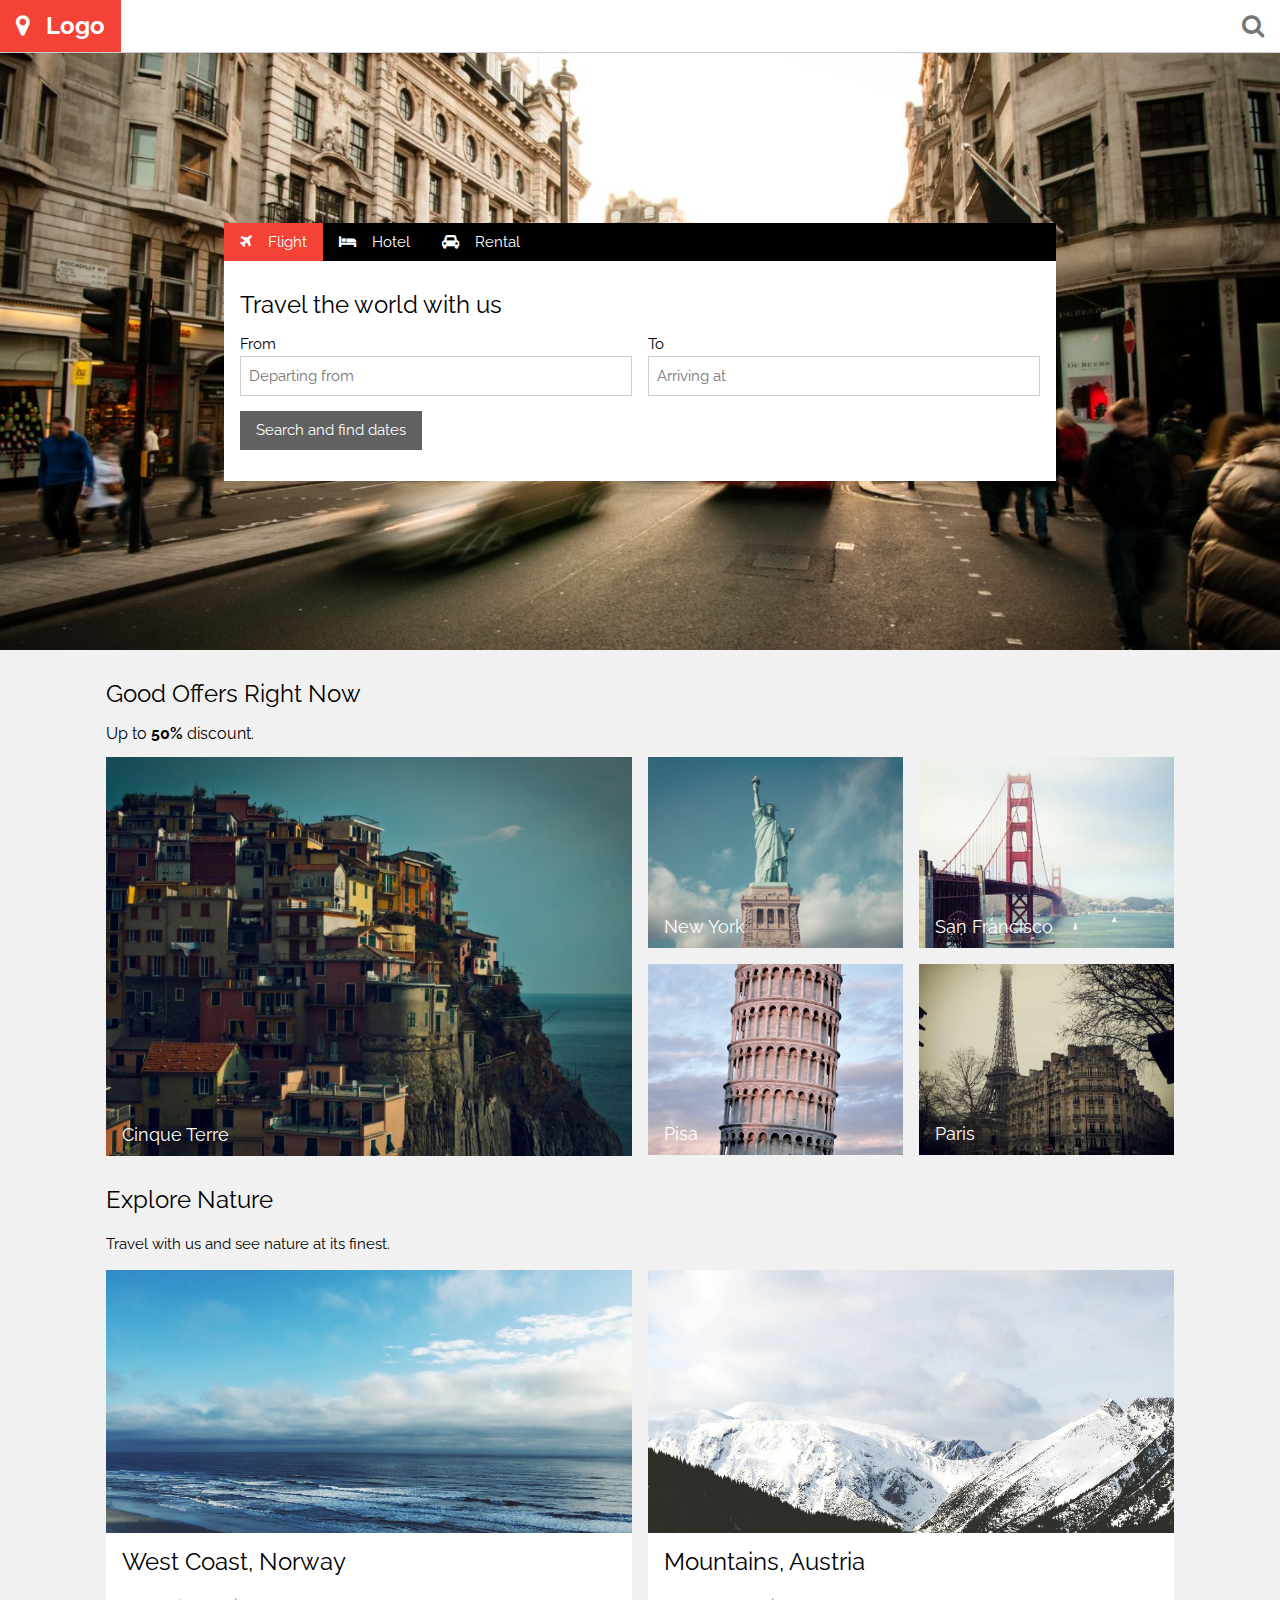
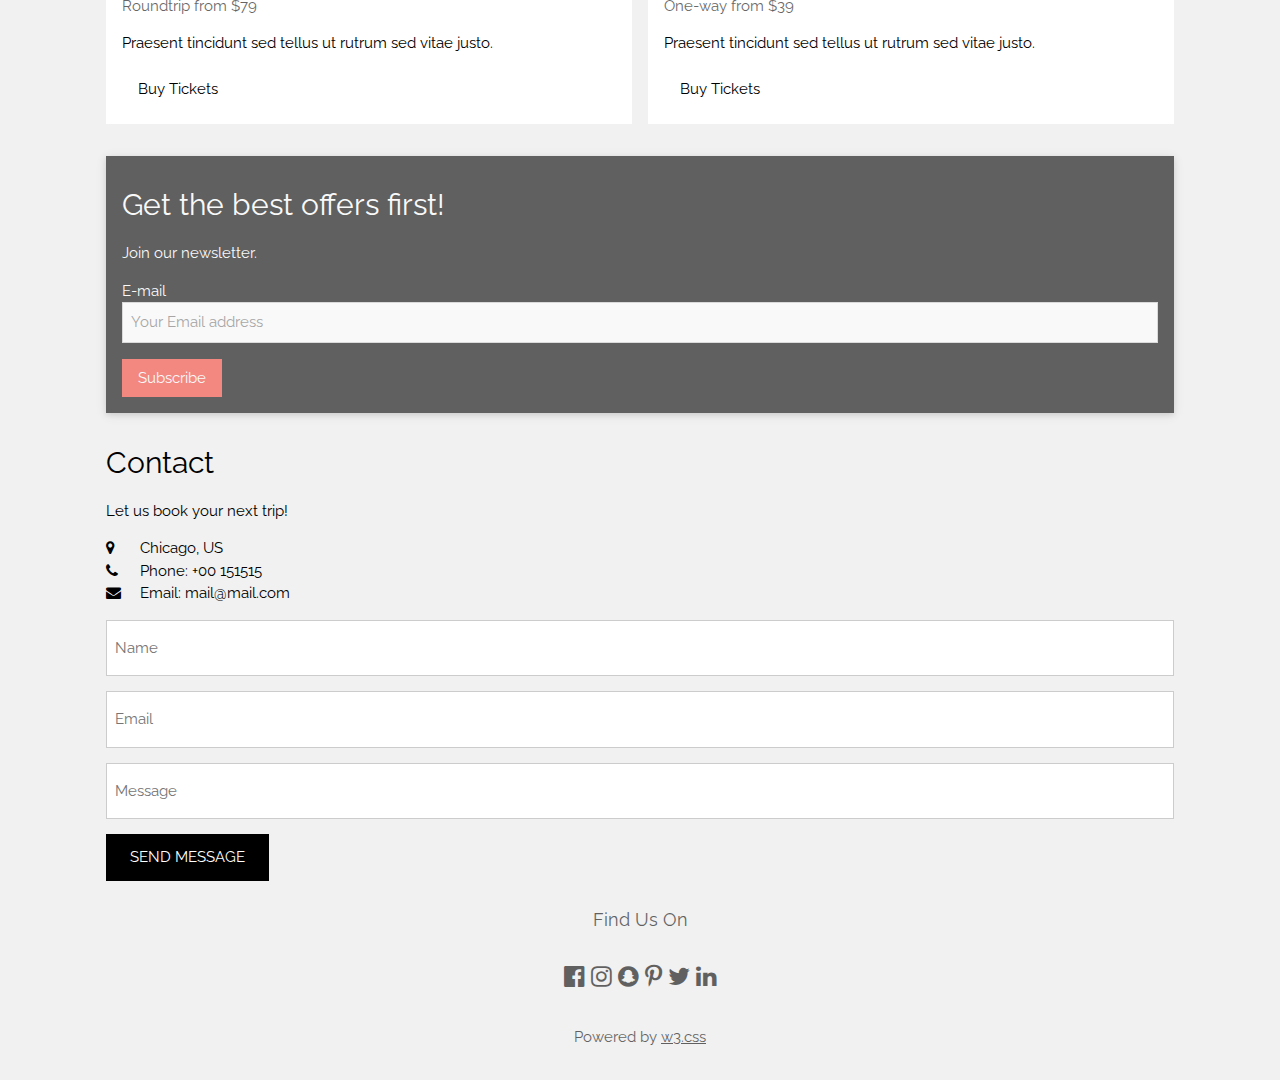
==== travel.html @ 6eb830b5 "第一次提交" ====
<!DOCTYPE html>
<html>

<head>
    <title>W3.CSS Template</title>
    <meta charset="UTF-8">
    <meta name="viewport" content="width=device-width, initial-scale=1">
    <link rel="stylesheet" href="https://www.w3schools.com/w3css/4/w3.css">
    <link rel="stylesheet" href="https://fonts.googleapis.com/css?family=Raleway">
    <link rel="stylesheet" href="https://cdnjs.cloudflare.com/ajax/libs/font-awesome/4.7.0/css/font-awesome.min.css">
    <link rel="stylesheet" href="./css/style.css">
</head>

<body class="w3-light-grey">
    <!-- 10. 這份檔案及使用圖片皆從 w3schools 範例複製並改寫 -->
    <!-- 資料來源: https://www.w3schools.com/w3css/w3css_templates.asp -->


    <!-- Navigation Bar -->
    <div class="w3-bar w3-white w3-border-bottom w3-xlarge">
        <a href="#" class="w3-bar-item w3-button w3-text-red w3-hover-red"><b><i
                    class="fa fa-map-marker w3-margin-right"></i>Logo</b></a>
        <a href="#" class="w3-bar-item w3-button w3-right w3-hover-red w3-text-grey"><i class="fa fa-search"></i></a>
    </div>

    <!-- Header -->
    <header class="w3-display-container w3-content w3-hide-small" style="max-width:1500px">
        <img class="w3-image" src="./img/london2.jpg" alt="London" width="1500" height="700">
        <div class="w3-display-middle" style="width:65%">
            <div class="w3-bar w3-black">
                <button class="w3-bar-item w3-button tablink" onclick="openLink(event, 'Flight');"><i
                        class="fa fa-plane w3-margin-right"></i>Flight</button>
                <button class="w3-bar-item w3-button tablink" onclick="openLink(event, 'Hotel');"><i
                        class="fa fa-bed w3-margin-right"></i>Hotel</button>
                <button class="w3-bar-item w3-button tablink" onclick="openLink(event, 'Car');"><i
                        class="fa fa-car w3-margin-right"></i>Rental</button>
            </div>

            <!-- Tabs -->
            <div id="Flight" class="w3-container w3-white w3-padding-16 myLink">
                <h3>Travel the world with us</h3>
                <div class="w3-row-padding" style="margin:0 -16px;">
                    <div class="w3-half">
                        <label>From</label>
                        <input class="w3-input w3-border" type="text" placeholder="Departing from">
                    </div>
                    <div class="w3-half">
                        <label>To</label>
                        <input class="w3-input w3-border" type="text" placeholder="Arriving at">
                    </div>
                </div>
                <p><button class="w3-button w3-dark-grey">Search and find dates</button></p>
            </div>

            <div id="Hotel" class="w3-container w3-white w3-padding-16 myLink">
                <h3>Find the best hotels</h3>
                <p>Book a hotel with us and get the best fares and promotions.</p>
                <p>We know hotels - we know comfort.</p>
                <p><button class="w3-button w3-dark-grey">Search Hotels</button></p>
            </div>

            <div id="Car" class="w3-container w3-white w3-padding-16 myLink">
                <h3>Best car rental in the world!</h3>
                <p><span class="w3-tag w3-deep-orange">DISCOUNT!</span> Special offer if you book today: 25% off
                    anywhere in the world with CarServiceRentalRUs</p>
                <input class="w3-input w3-border" type="text" placeholder="Pick-up point">
                <p><button class="w3-button w3-dark-grey">Search Availability</button></p>
            </div>
        </div>
    </header>

    <!-- Page content -->
    <div class="w3-content" style="max-width:1100px;">

        <!-- Good offers -->
        <div class="w3-container w3-margin-top">
            <h3>Good Offers Right Now</h3>
            <h6>Up to <strong>50%</strong> discount.</h6>
        </div>
        <div class="w3-row-padding w3-text-white w3-large">
            <div class="w3-half w3-margin-bottom">
                <div class="w3-display-container">
                    <img src="./img/cinqueterre.jpg" alt="Cinque Terre" style="width:100%">
                    <span class="w3-display-bottomleft w3-padding">Cinque Terre</span>
                </div>
            </div>
            <div class="w3-half">
                <div class="w3-row-padding" style="margin:0 -16px">
                    <div class="w3-half w3-margin-bottom">
                        <div class="w3-display-container">
                            <img src="./img/newyork2.jpg" alt="New York" style="width:100%">
                            <span class="w3-display-bottomleft w3-padding">New York</span>
                        </div>
                    </div>
                    <div class="w3-half w3-margin-bottom">
                        <div class="w3-display-container">
                            <img src="./img/sanfran.jpg" alt="San Francisco" style="width:100%">
                            <span class="w3-display-bottomleft w3-padding">San Francisco</span>
                        </div>
                    </div>
                </div>
                <div class="w3-row-padding" style="margin:0 -16px">
                    <div class="w3-half w3-margin-bottom">
                        <div class="w3-display-container">
                            <img src="./img/pisa.jpg" alt="Pisa" style="width:100%">
                            <span class="w3-display-bottomleft w3-padding">Pisa</span>
                        </div>
                    </div>
                    <div class="w3-half w3-margin-bottom">
                        <div class="w3-display-container">
                            <img src="./img/paris.jpg" alt="Paris" style="width:100%">
                            <span class="w3-display-bottomleft w3-padding">Paris</span>
                        </div>
                    </div>
                </div>
            </div>
        </div>

        <!-- Explore Nature -->
        <div class="w3-container">
            <h3>Explore Nature</h3>
            <p>Travel with us and see nature at its finest.</p>
        </div>
        <div class="w3-row-padding">
            <div class="w3-half w3-margin-bottom">
                <img src="./img/ocean2.jpg" alt="Norway" style="width:100%">
                <div class="w3-container w3-white">
                    <h3>West Coast, Norway</h3>
                    <p class="w3-opacity">Roundtrip from $79</p>
                    <p>Praesent tincidunt sed tellus ut rutrum sed vitae justo.</p>
                    <button class="w3-button w3-margin-bottom">Buy Tickets</button>
                </div>
            </div>
            <div class="w3-half w3-margin-bottom">
                <img src="./img/mountains2.jpg" alt="Austria" style="width:100%">
                <div class="w3-container w3-white">
                    <h3>Mountains, Austria</h3>
                    <p class="w3-opacity">One-way from $39</p>
                    <p>Praesent tincidunt sed tellus ut rutrum sed vitae justo.</p>
                    <button class="w3-button w3-margin-bottom">Buy Tickets</button>
                </div>
            </div>
        </div>

        <!-- Newsletter -->
        <div class="w3-container">
            <div class="w3-panel w3-padding-16 w3-black w3-opacity w3-card w3-hover-opacity-off">
                <h2>Get the best offers first!</h2>
                <p>Join our newsletter.</p>
                <label>E-mail</label>
                <input class="w3-input w3-border" type="text" placeholder="Your Email address">
                <button type="button" class="w3-button w3-red w3-margin-top">Subscribe</button>
            </div>
        </div>

        <!-- Contact -->
        <div class="w3-container">
            <h2>Contact</h2>
            <p>Let us book your next trip!</p>
            <i class="fa fa-map-marker" style="width:30px"></i> Chicago, US<br>
            <i class="fa fa-phone" style="width:30px"></i> Phone: +00 151515<br>
            <i class="fa fa-envelope" style="width:30px"> </i> Email: mail@mail.com<br>
            <form action="/action_page.php" target="_blank">
                <p><input class="w3-input w3-padding-16 w3-border" type="text" placeholder="Name" required name="Name">
                </p>
                <p><input class="w3-input w3-padding-16 w3-border" type="text" placeholder="Email" required
                        name="Email"></p>
                <p><input class="w3-input w3-padding-16 w3-border" type="text" placeholder="Message" required
                        name="Message"></p>
                <p><button class="w3-button w3-black w3-padding-large" type="submit">SEND MESSAGE</button></p>
            </form>
        </div>

        <!-- End page content -->
    </div>

    <!-- Footer -->
    <footer class="w3-container w3-center w3-opacity w3-margin-bottom">
        <h5>Find Us On</h5>
        <div class="w3-xlarge w3-padding-16">
            <i class="fa fa-facebook-official w3-hover-opacity"></i>
            <i class="fa fa-instagram w3-hover-opacity"></i>
            <i class="fa fa-snapchat w3-hover-opacity"></i>
            <i class="fa fa-pinterest-p w3-hover-opacity"></i>
            <i class="fa fa-twitter w3-hover-opacity"></i>
            <i class="fa fa-linkedin w3-hover-opacity"></i>
        </div>
        <p>Powered by <a href="https://www.w3schools.com/w3css/default.asp" target="_blank"
                class="w3-hover-text-green">w3.css</a></p>
    </footer>

    <script src="./js/myScript.js"></script>

</body>

</html>
---- css/style.css ----
body,
h1,
h2,
h3,
h4,
h5,
h6 {
    font-family: "Raleway", Arial, Helvetica, sans-serif
}

.myLink {
    display: none
}
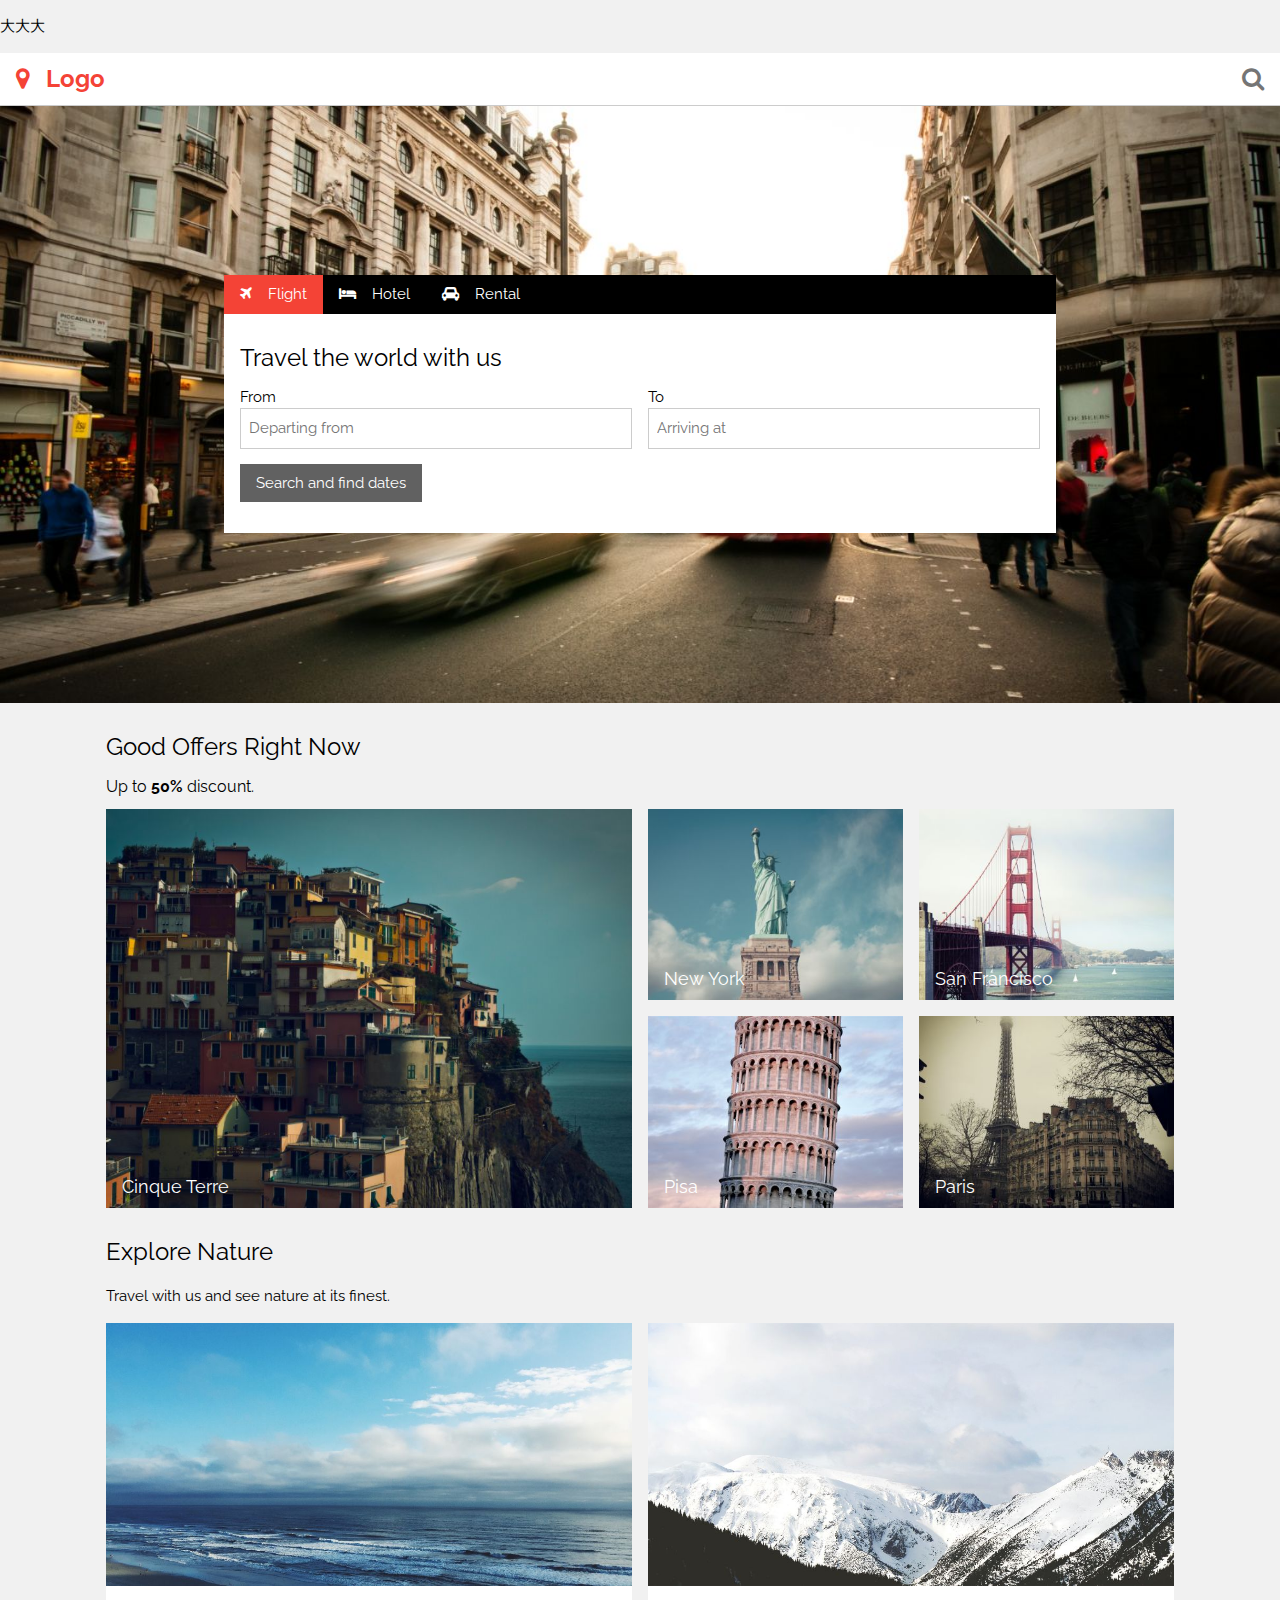
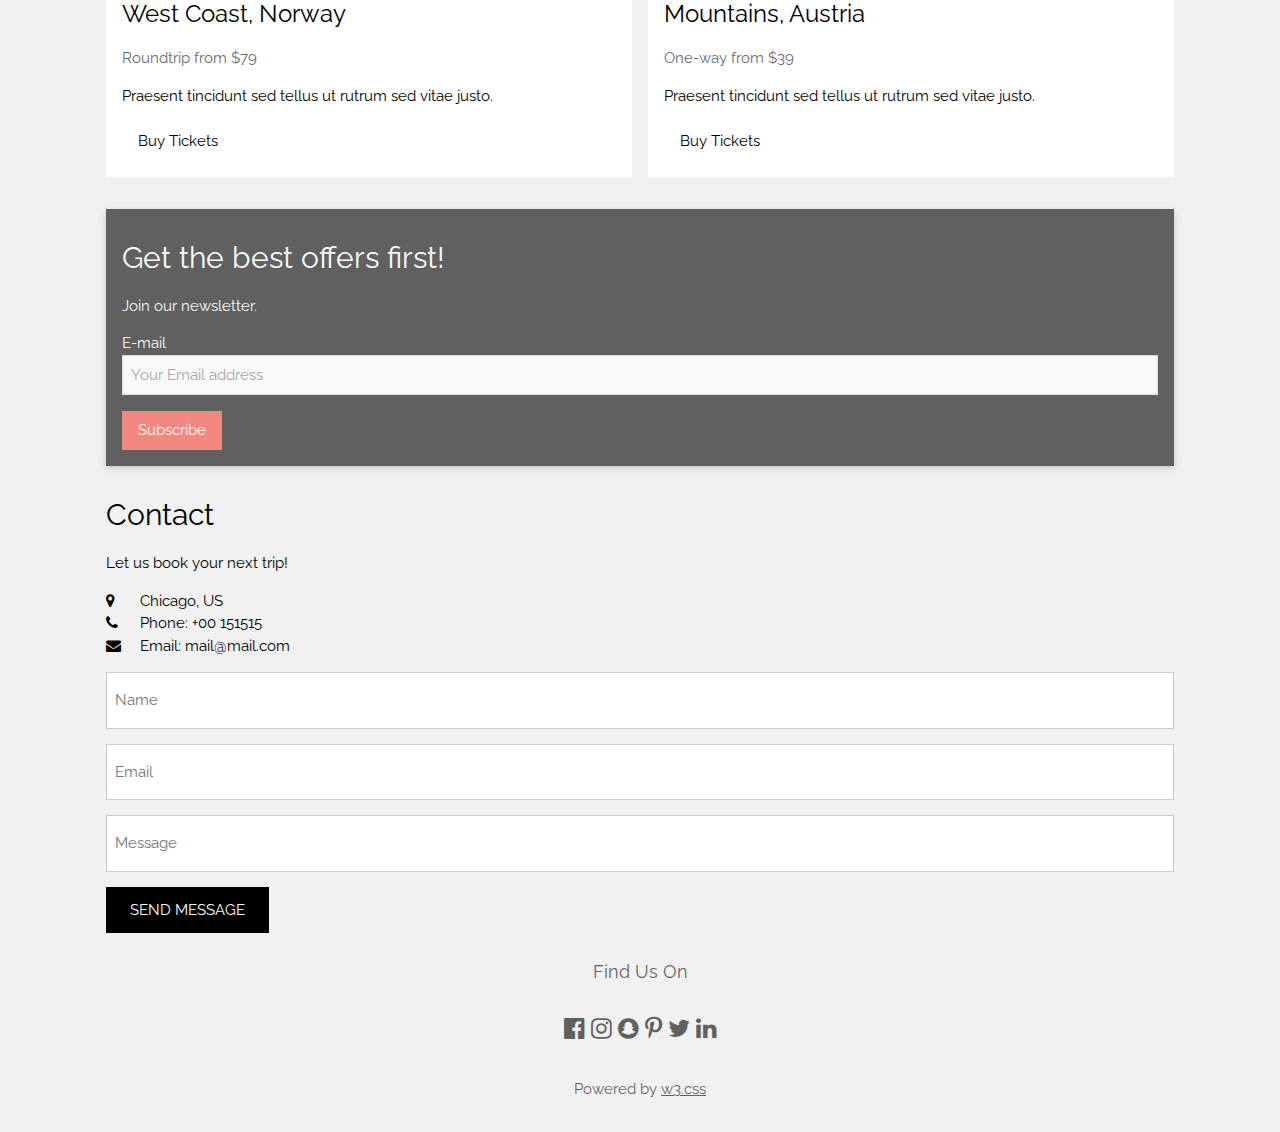
==== commit d577e228: "第二次提交" ====
--- a/travel.html
+++ b/travel.html
@@ -17,6 +17,7 @@
 
 
     <!-- Navigation Bar -->
+     <p>大大大</p>   
     <div class="w3-bar w3-white w3-border-bottom w3-xlarge">
         <a href="#" class="w3-bar-item w3-button w3-text-red w3-hover-red"><b><i
                     class="fa fa-map-marker w3-margin-right"></i>Logo</b></a>
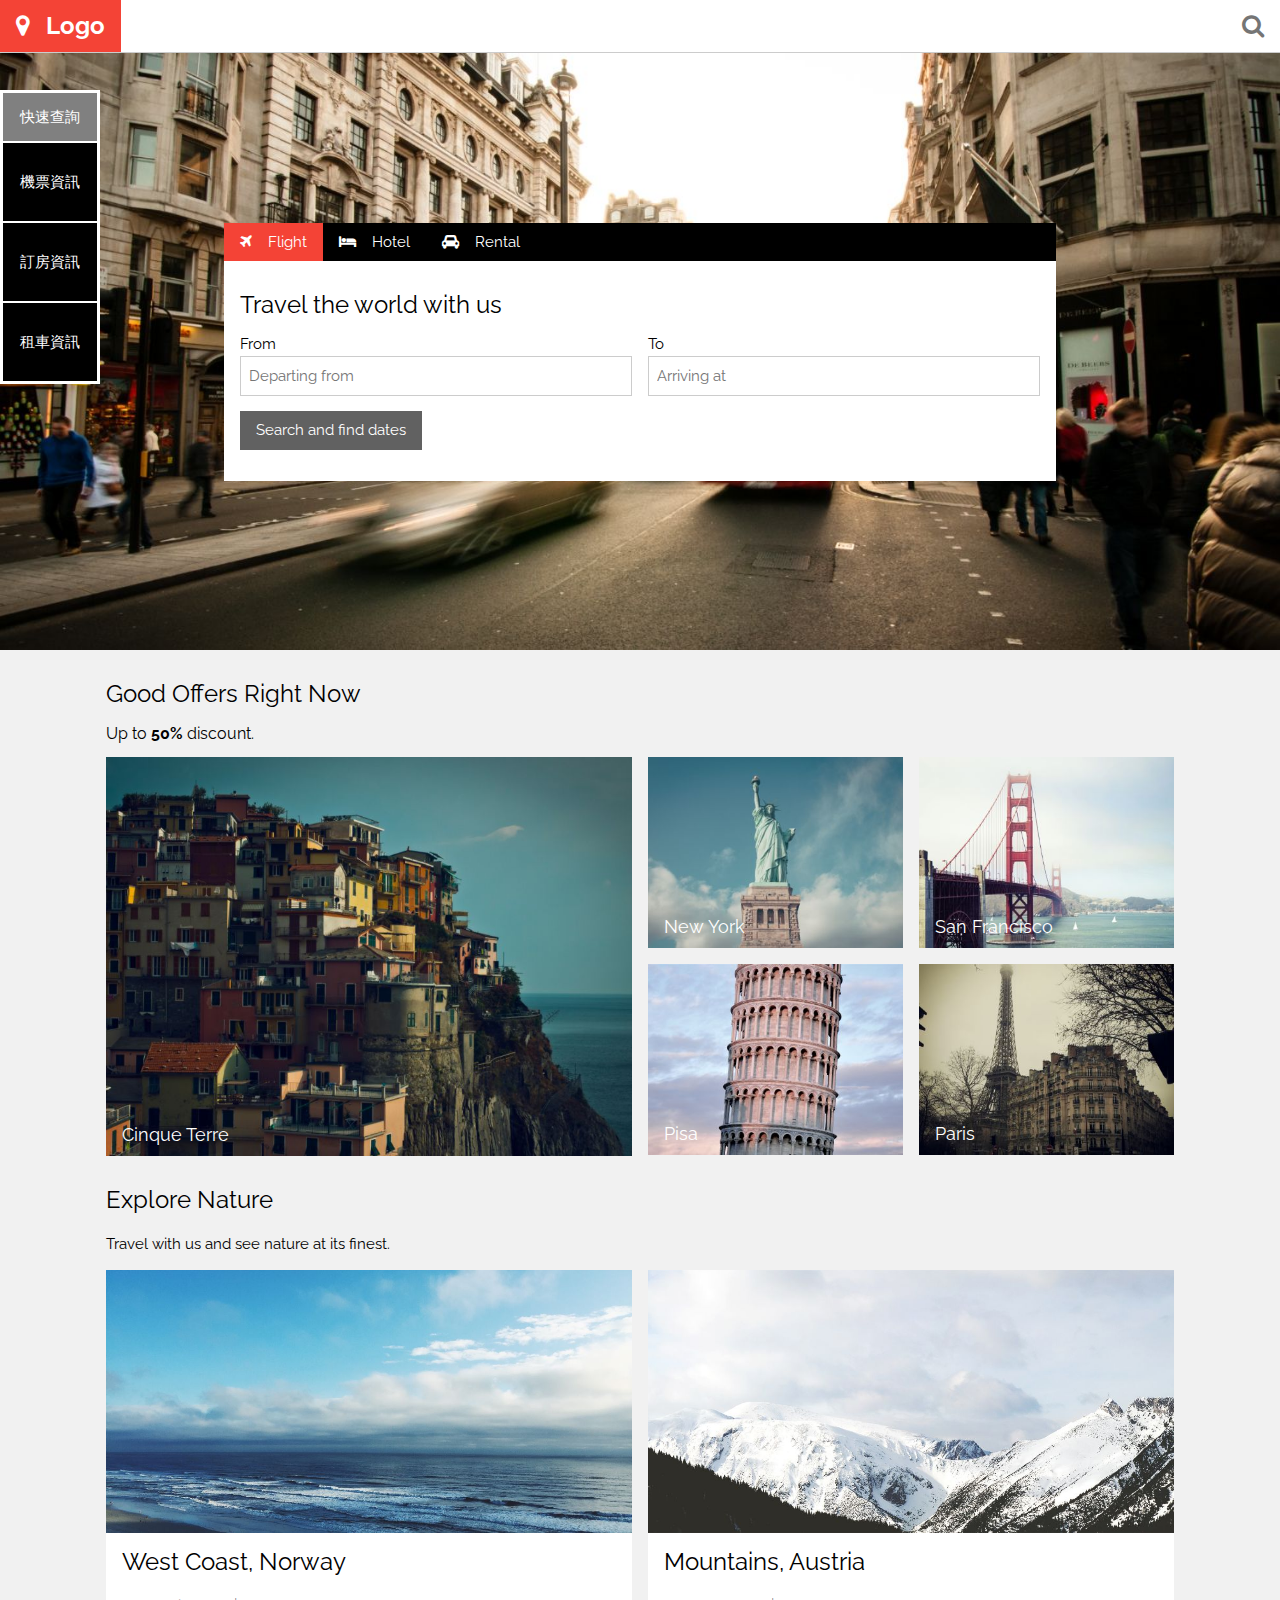
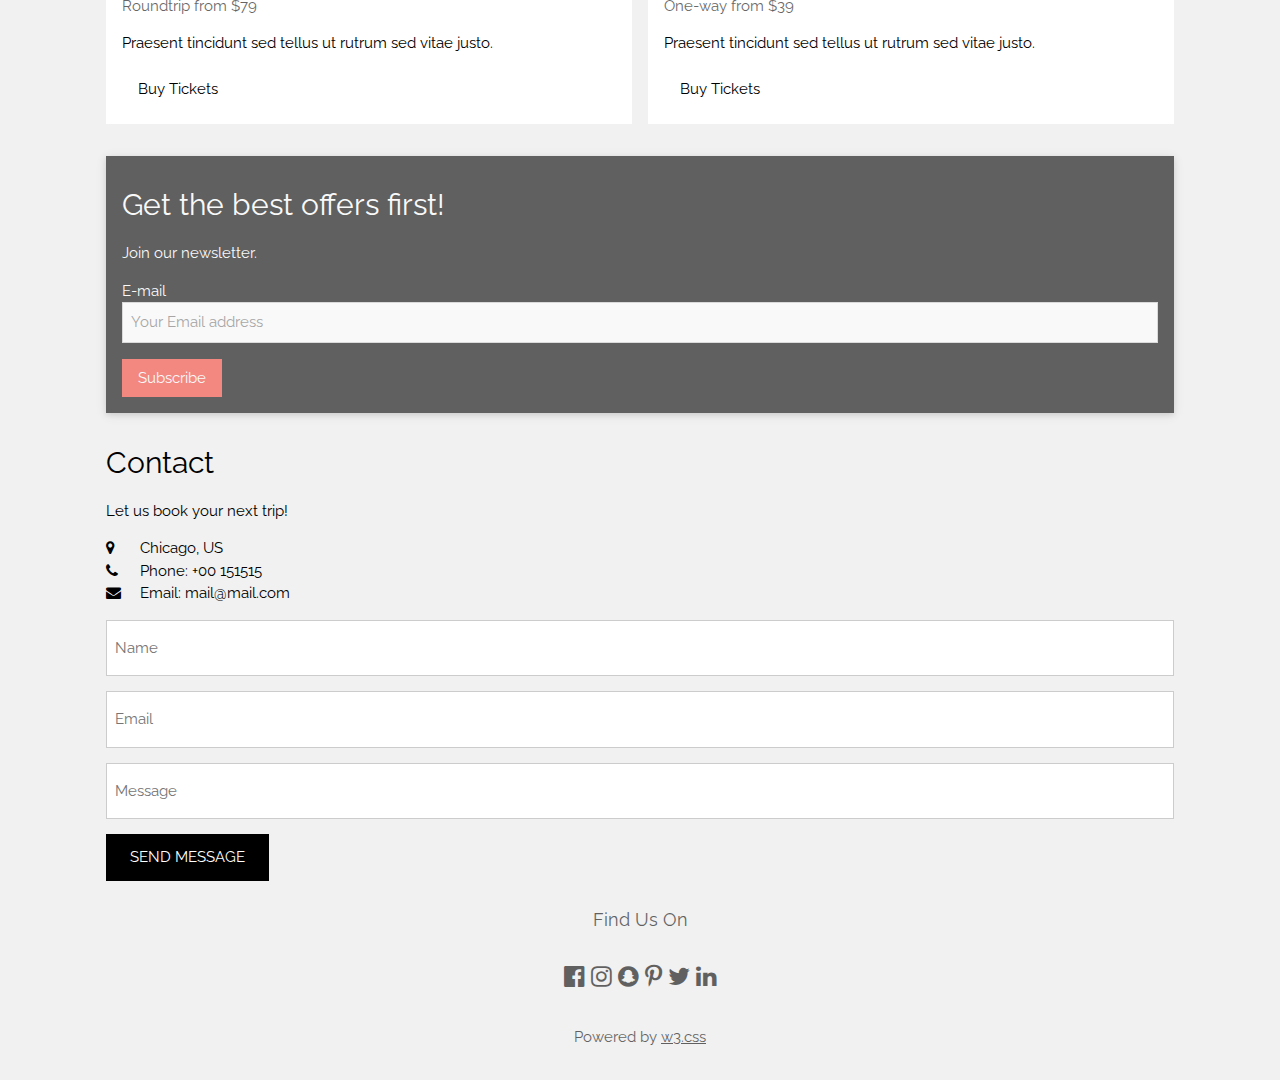
==== commit dd0b3e05: "修改新增左上區塊" ====
--- a/travel.html
+++ b/travel.html
@@ -17,7 +17,7 @@
 
 
     <!-- Navigation Bar -->
-     <p>大大大</p>   
+     
     <div class="w3-bar w3-white w3-border-bottom w3-xlarge">
         <a href="#" class="w3-bar-item w3-button w3-text-red w3-hover-red"><b><i
                     class="fa fa-map-marker w3-margin-right"></i>Logo</b></a>
@@ -72,6 +72,22 @@
 
     <!-- Page content -->
     <div class="w3-content" style="max-width:1100px;">
+
+
+        <!-- 新增左上方區塊 -->
+
+        <div class="tyContainer tyLeftSide">
+            <div class="tyTitle">快速查詢</div>
+            <a href="#">
+                <div>機票資訊</div>
+            </a>
+            <a href="#">
+                <div>訂房資訊</div>
+            </a>
+            <a href="#">
+                <div>租車資訊</div>
+            </a>
+        </div>
 
         <!-- Good offers -->
         <div class="w3-container w3-margin-top">
--- a/css/style.css
+++ b/css/style.css
@@ -10,4 +10,40 @@
 
 .myLink {
     display: none
-}+}
+
+.tyContainer {
+    border: 2px solid white;
+    width: 100px;
+    position: fixed;
+    z-index: 1;
+}
+
+.tyLeftSide {
+    left: 0;
+    top: 10vh;
+}
+
+.tyContainer div {
+    border: 1px solid white;
+    color: white;
+    background-color: black;
+    width: 100%;
+    height: 80px;
+    display: flex;
+    justify-content: center;
+    align-items: center;
+}
+
+.tyContainer a div:hover {
+    background-color: #f44336;
+}
+
+.tyContainer a {
+    text-decoration: none;
+}
+
+.tyContainer .tyTitle {
+    background-color: gray;
+    height: 50px;
+}
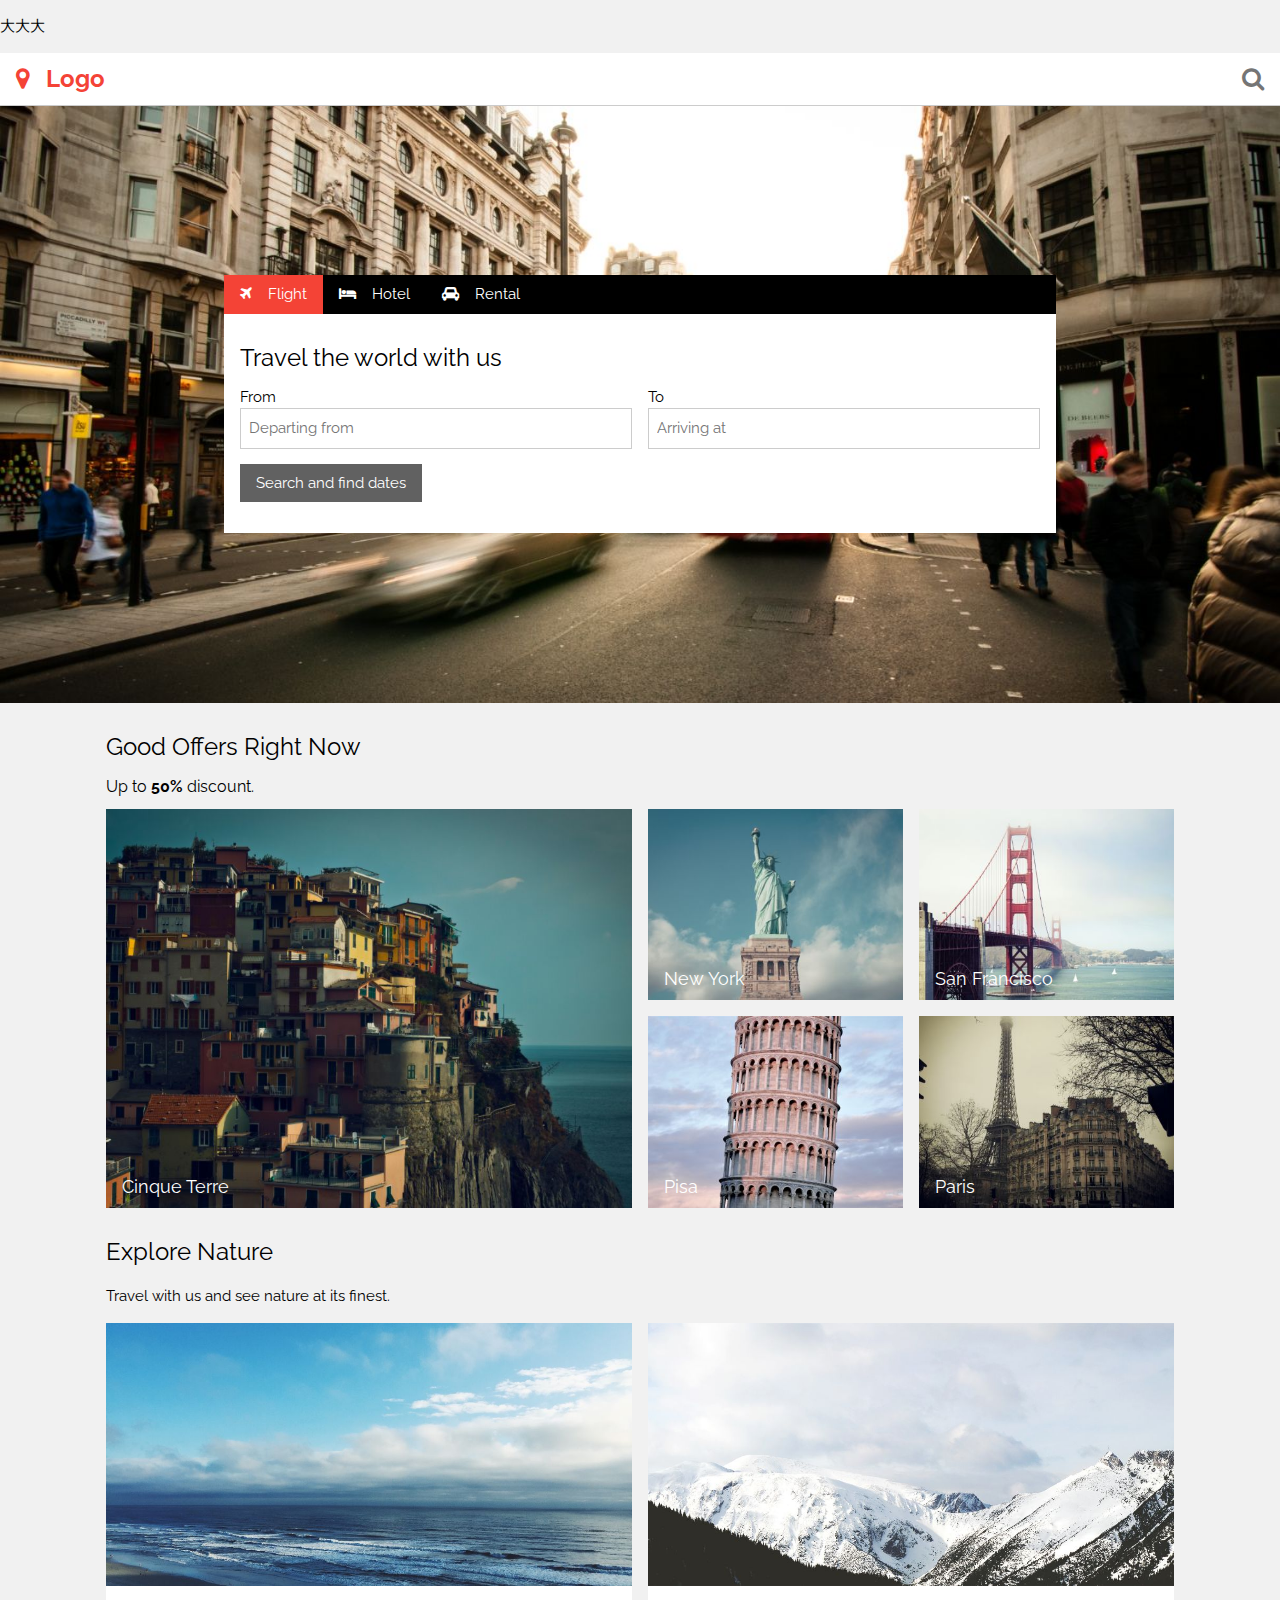
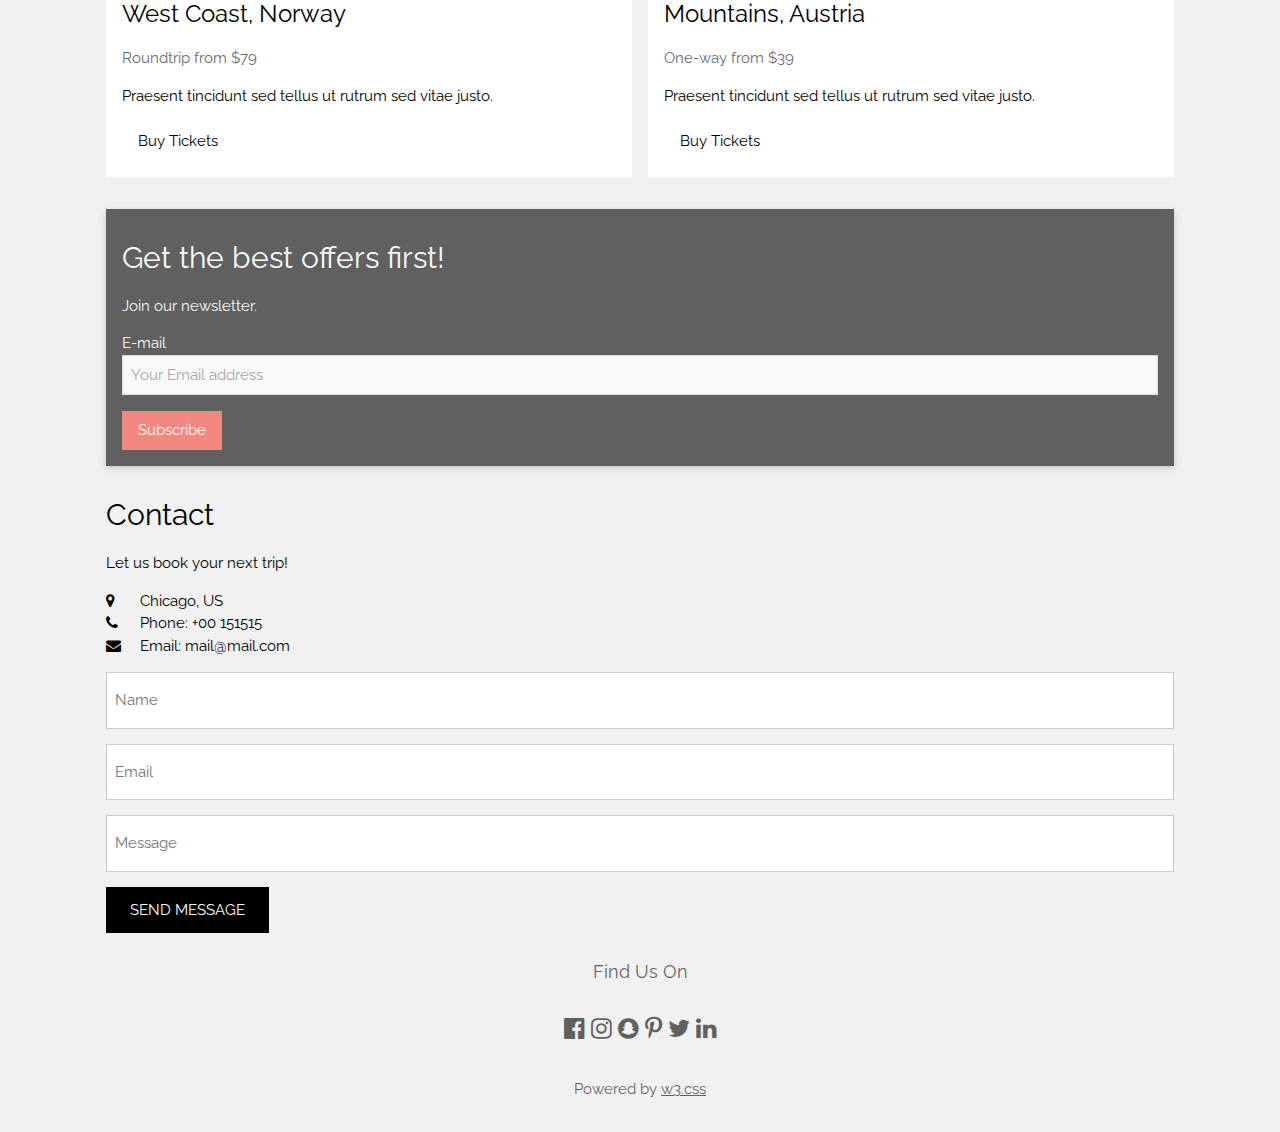
==== commit 8d667490: "捨棄左上區塊" ====
--- a/travel.html
+++ b/travel.html
@@ -17,7 +17,7 @@
 
 
     <!-- Navigation Bar -->
-     
+     <p>大大大</p>   
     <div class="w3-bar w3-white w3-border-bottom w3-xlarge">
         <a href="#" class="w3-bar-item w3-button w3-text-red w3-hover-red"><b><i
                     class="fa fa-map-marker w3-margin-right"></i>Logo</b></a>
@@ -72,22 +72,6 @@
 
     <!-- Page content -->
     <div class="w3-content" style="max-width:1100px;">
-
-
-        <!-- 新增左上方區塊 -->
-
-        <div class="tyContainer tyLeftSide">
-            <div class="tyTitle">快速查詢</div>
-            <a href="#">
-                <div>機票資訊</div>
-            </a>
-            <a href="#">
-                <div>訂房資訊</div>
-            </a>
-            <a href="#">
-                <div>租車資訊</div>
-            </a>
-        </div>
 
         <!-- Good offers -->
         <div class="w3-container w3-margin-top">
--- a/css/style.css
+++ b/css/style.css
@@ -10,40 +10,4 @@
 
 .myLink {
     display: none
-}
-
-.tyContainer {
-    border: 2px solid white;
-    width: 100px;
-    position: fixed;
-    z-index: 1;
-}
-
-.tyLeftSide {
-    left: 0;
-    top: 10vh;
-}
-
-.tyContainer div {
-    border: 1px solid white;
-    color: white;
-    background-color: black;
-    width: 100%;
-    height: 80px;
-    display: flex;
-    justify-content: center;
-    align-items: center;
-}
-
-.tyContainer a div:hover {
-    background-color: #f44336;
-}
-
-.tyContainer a {
-    text-decoration: none;
-}
-
-.tyContainer .tyTitle {
-    background-color: gray;
-    height: 50px;
-}
+}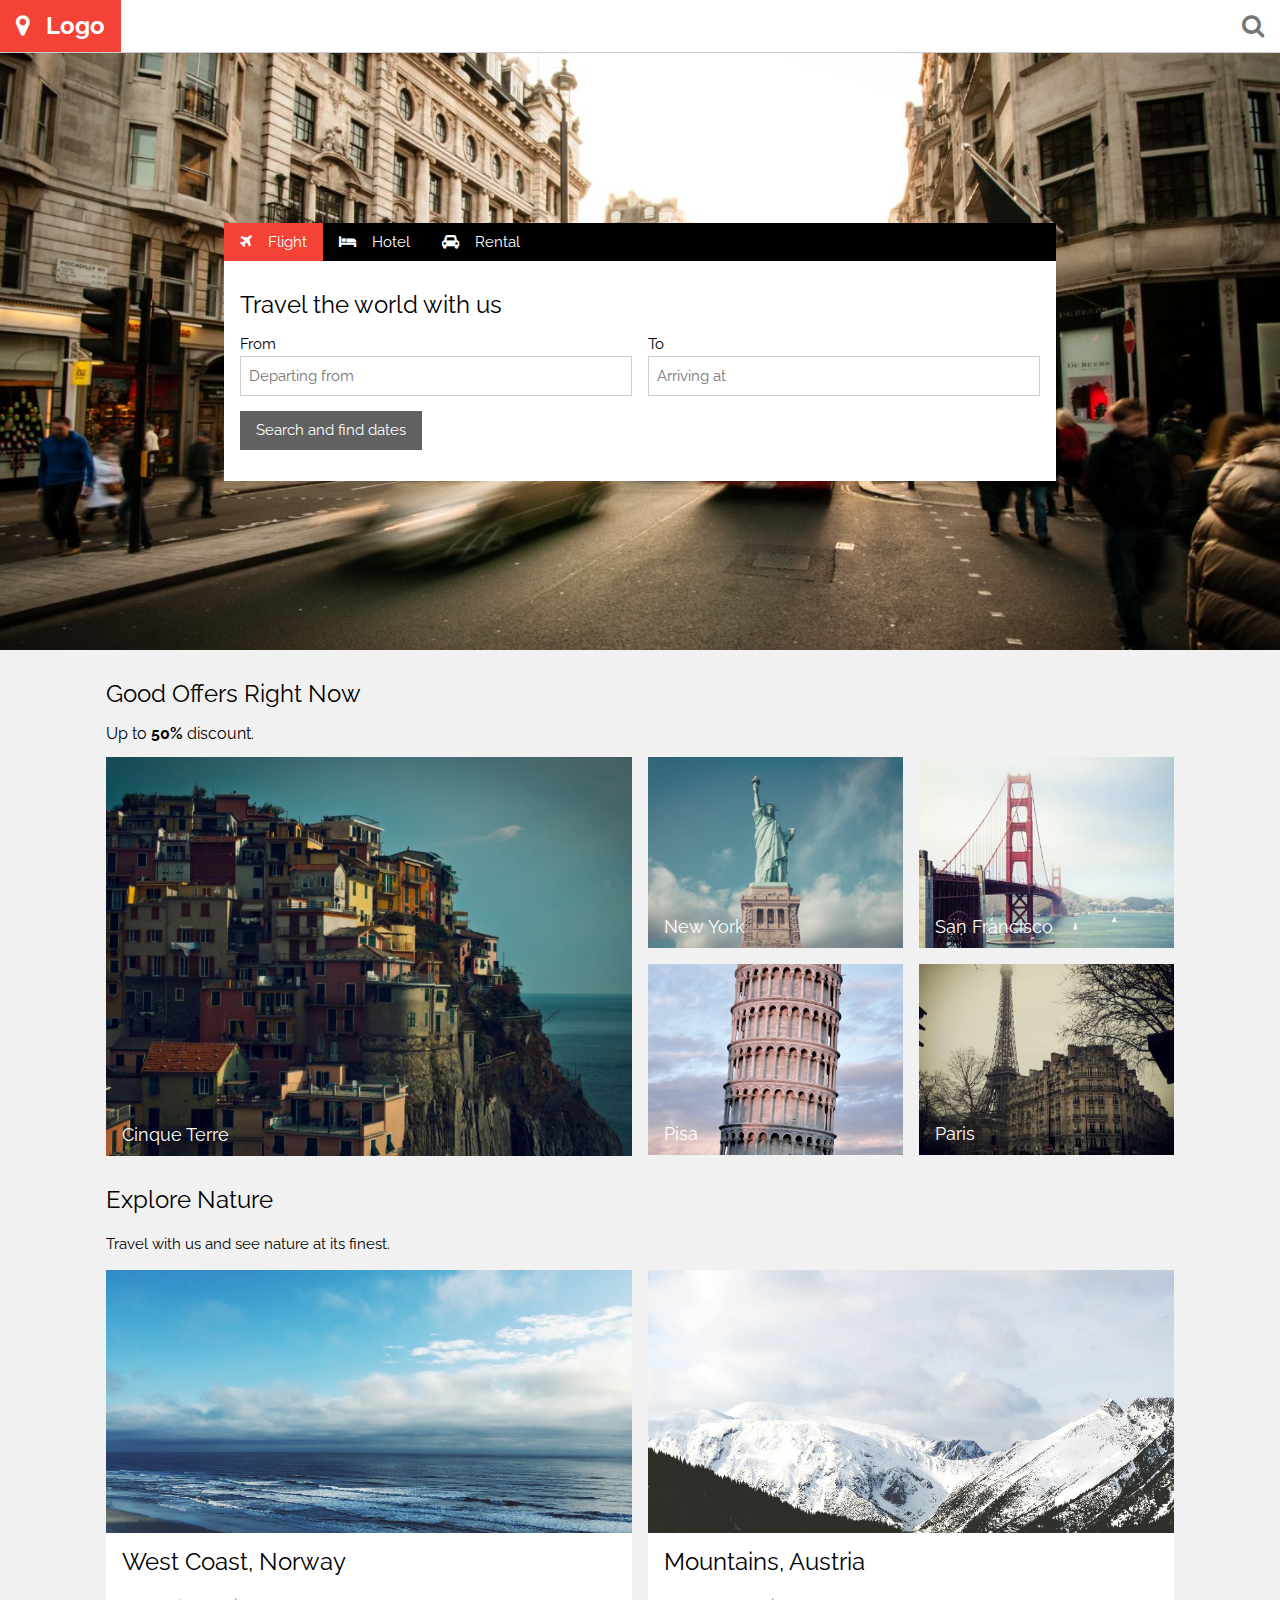
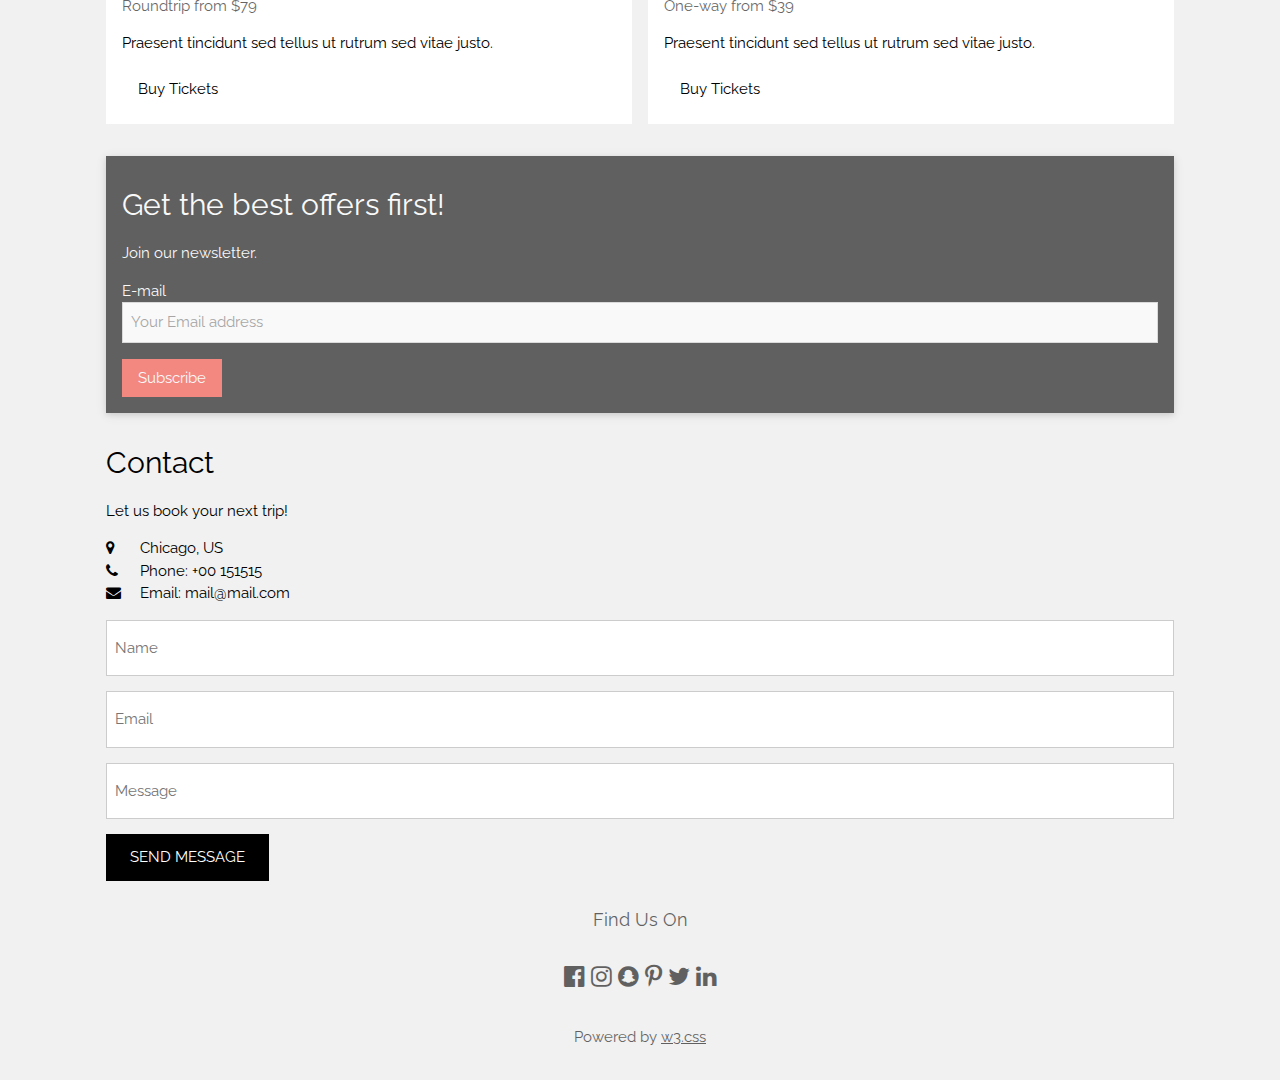
==== commit 8553a6fe: "新增彈出視窗" ====
--- a/travel.html
+++ b/travel.html
@@ -17,7 +17,7 @@
 
 
     <!-- Navigation Bar -->
-     <p>大大大</p>   
+     
     <div class="w3-bar w3-white w3-border-bottom w3-xlarge">
         <a href="#" class="w3-bar-item w3-button w3-text-red w3-hover-red"><b><i
                     class="fa fa-map-marker w3-margin-right"></i>Logo</b></a>
@@ -72,6 +72,18 @@
 
     <!-- Page content -->
     <div class="w3-content" style="max-width:1100px;">
+
+
+        <!-- 新增彈跳區塊 -->
+        <div id="tyModal">
+            <div class="tyModalContent">
+                <span class="tyClose">&times;</span>
+                <h1>好康報報</h1>
+                <p>優惠資訊</p>
+            </div>
+        </div>
+
+
 
         <!-- Good offers -->
         <div class="w3-container w3-margin-top">
--- a/css/style.css
+++ b/css/style.css
@@ -10,4 +10,38 @@
 
 .myLink {
     display: none
+}
+
+#tyModal {
+    display: none;
+    position: fixed;
+    z-index: 1;
+    padding-top: 100px;
+    left: 0;
+    top: 0;
+    width: 100%;
+    height: 100%;
+    overflow: auto;
+    background-color: rgba(0, 0, 0, 0.4);
+}
+
+.tyModalContent {
+    background-color: #fefefe;
+    margin: auto;
+    padding: 20px;
+    border: 1px solid #888;
+    width: 80%;
+}
+
+.tyClose {
+    color: #aaaaaa;
+    float: right;
+    font-size: 28px;
+    font-weight: bold;
+}
+
+.tyClose:hover,
+.tyClose:focus {
+    color: #000;
+    cursor: pointer;
 }